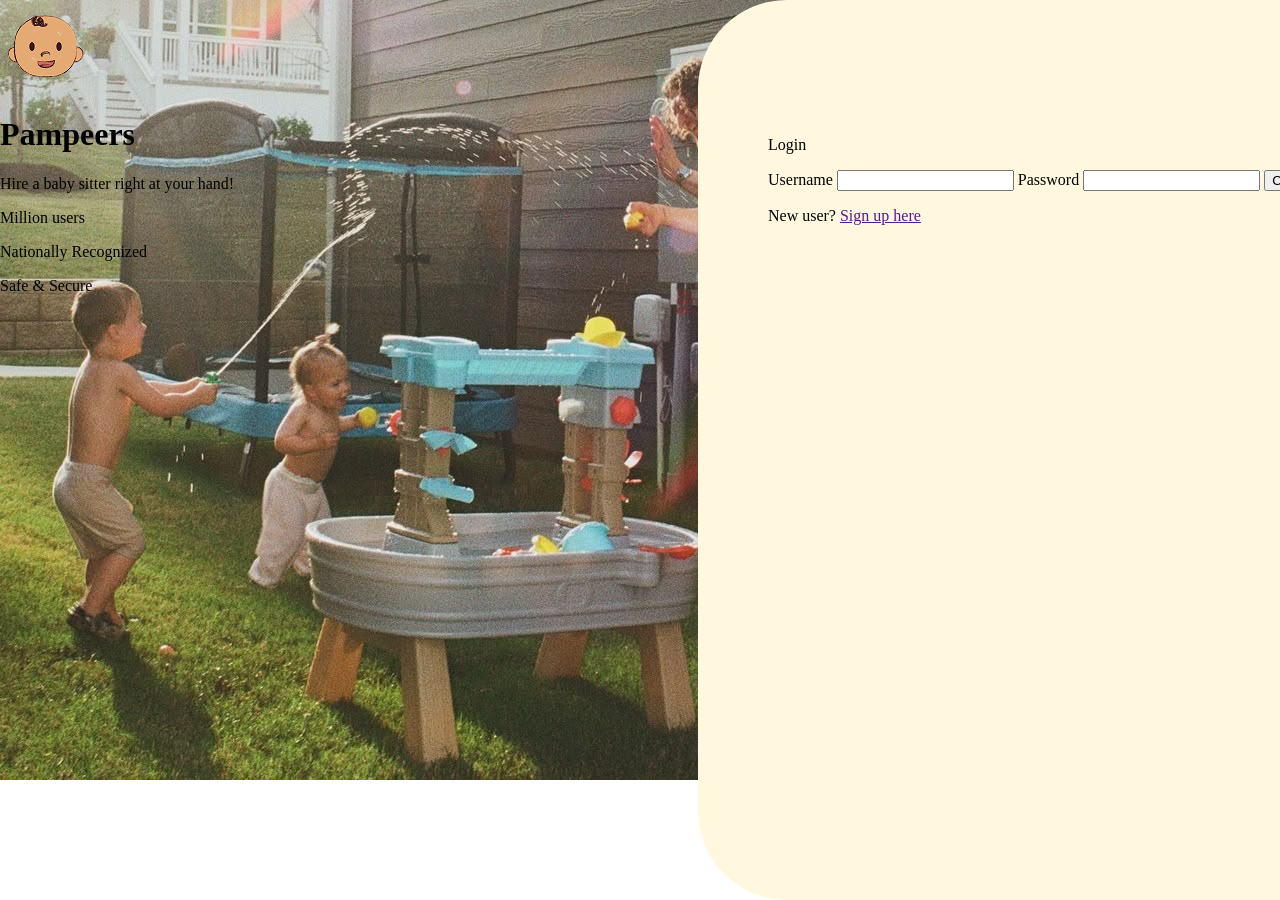
==== index.html @ 13f05f44 "Initial commit" ====
<!DOCTYPE html>
<html lang="en">
<head>
    <meta charset="UTF-8">
    <meta name="viewport" content="width=device-width, initial-scale=1.0">
    <title>Pampeers</title>
    <link rel="stylesheet" href="style.css">
    <link rel="icon" type="image/x-icon" href="C:\Users\LENOVO LOQ\Desktop\Pampeers\pampeerlogo.png">
</head>
<body> 

    <div class ="content">
        <div class = "logo-container">
            <img src="pampeerlogo.png" alt="Pampeers Logo">
        </div>

        <div class ="header">
            <h1>Pampeers</h1>
            <p>Hire a baby sitter right at your hand!</p>
        </div>  

        <div class="highlights">
            <p>Million users</p>
            <p>Nationally Recognized</p>
            <p>Safe & Secure</p>    
        </div>

        <div class="content-background">          
              <img src="babysit.jpg" alt="Babysitting">
        </div>
    </div>

    <div class ="login">
        <div class = "form">
            <p>Login</p>
                <label>Username</label>
                <input type="text">

                <label>Password</label>
                <input type="password">

                <button>Continue</button>
                <p>New user? <a href="">Sign up here</a></p>    
        </div>
    </div>

</body>
</html>
---- style.css ----
html{
    height: 100%;
}

body{
    margin: 0;
    height: 100vh;
    overflow: hidden;
}

/* parent frame on the right */
.login {
    position: absolute;    
    top: 0;              
    right: 0px;            
    width: 582px;          
    height: 100vh;        
    overflow: hidden;     
    background-color: #FFF8DE;
    border-radius: 88.81px 0px 0px 88.81px;


}

/* child login box inside the frame */
.form {
    position: absolute;
    top: 100px;           /* distance from top of parent frame */
    left: 50px;           /* distance from left inside frame */
    width: 100vh;          /* normal login box width */
    height: 750px;         /* normal login box height */
    padding: 20px;

}

.content{
    overflow: hidden;
}

.content-background img{
    position: absolute;
    top: -80%;
    left: -5%;
    z-index: -1;
}
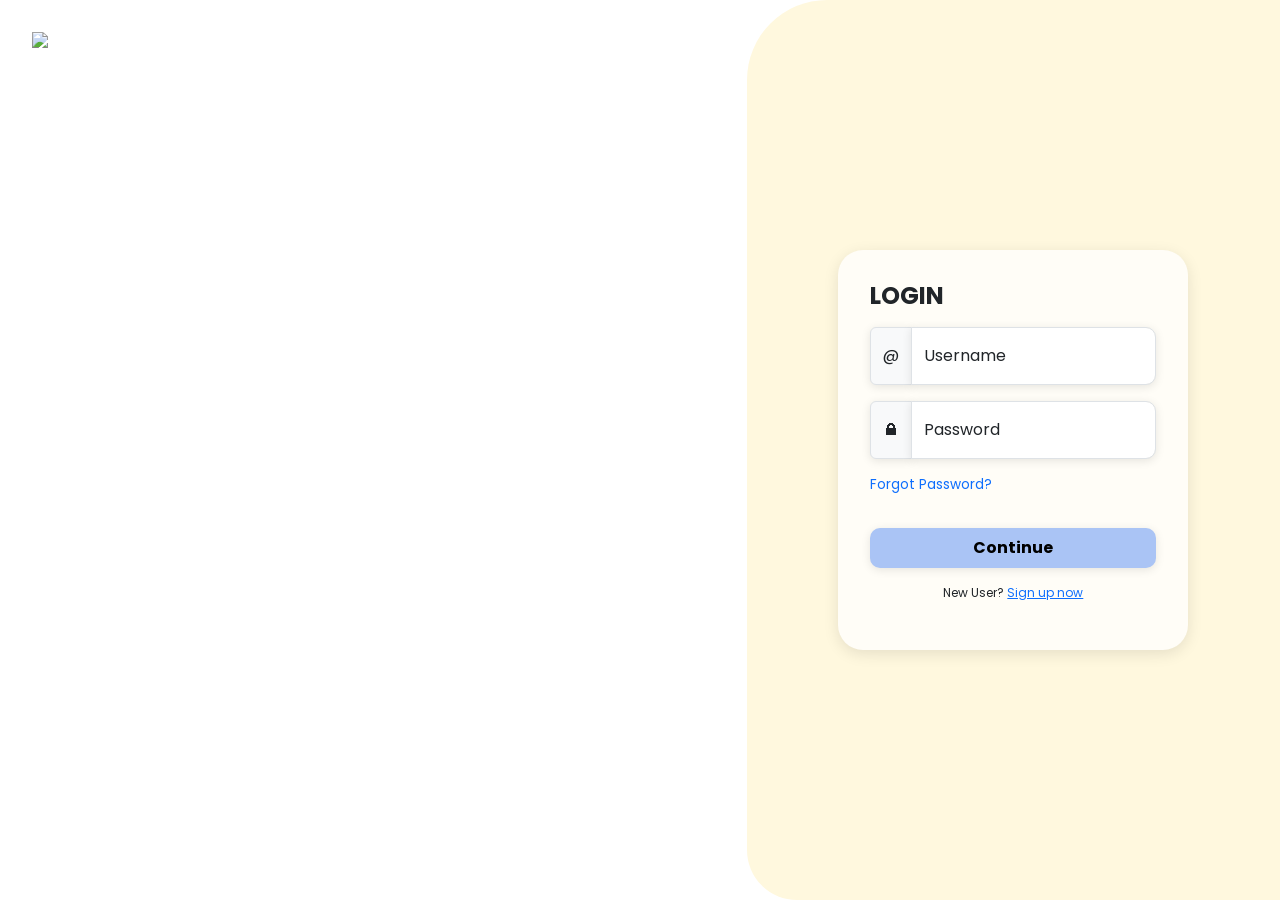
==== commit b0962e67: "Login page not yet responsive" ====
--- a/index.html
+++ b/index.html
@@ -4,45 +4,73 @@
     <meta charset="UTF-8">
     <meta name="viewport" content="width=device-width, initial-scale=1.0">
     <title>Pampeers</title>
+    <link rel="icon" type="image/x-icon" href="assets/pampeerlogo.png">
+
+    <!-- Fonts -->
+    <link href="https://fonts.googleapis.com/css2?family=Ribeye&display=swap" rel="stylesheet">    
+    <link href="https://fonts.googleapis.com/css2?family=Poppins&display=swap" rel="stylesheet">    
+
+    <!-- Bootstrap -->
+    <link href="https://cdn.jsdelivr.net/npm/bootstrap@5.3.3/dist/css/bootstrap.min.css" rel="stylesheet">
+
+    <!-- Custom CSS -->
     <link rel="stylesheet" href="style.css">
-    <link rel="icon" type="image/x-icon" href="C:\Users\LENOVO LOQ\Desktop\Pampeers\pampeerlogo.png">
 </head>
-<body> 
 
-    <div class ="content">
-        <div class = "logo-container">
-            <img src="pampeerlogo.png" alt="Pampeers Logo">
-        </div>
+<body>
+    <div class="container-fluid main-container p-0">
+        <div class="row g-0 h-100">
 
-        <div class ="header">
-            <h1>Pampeers</h1>
-            <p>Hire a baby sitter right at your hand!</p>
-        </div>  
+            <!-- LEFT HERO -->
+            <div class="col-md-7 left-side d-flex flex-column justify-content-between">
+                <div class="my-background"></div>
+                <div class="hero-content p-2">
+                    <div class="d-flex align-items-center gap-2 mb-0">
+                        <img src="assets/pampeerlogo.png" alt="Pampeer Logo" class="logo">
+                        <h1 class="mb-0">Pampeers</h1>
+                    </div>
+                    <p>Hire a babysitter right at your hand!</p>
+                </div>
 
-        <div class="highlights">
-            <p>Million users</p>
-            <p>Nationally Recognized</p>
-            <p>Safe & Secure</p>    
-        </div>
+                <ul class="list-inline d-flex justify-content-end gap-5 mb-0">
+                    <li class="list-inline-item">Trusted and Verified Sitters</li>
+                    <li class="list-inline-item">Easy Booking Process</li>
+                    <li class="list-inline-item">24/7 Customer Support</li>
+                </ul>         
+            </div>
 
-        <div class="content-background">          
-              <img src="babysit.jpg" alt="Babysitting">
+            <!-- RIGHT LOGIN -->
+            <div class="col-md-5 right-side d-flex align-items-center justify-content-center">
+                <div class="login-panel">
+                    <h4>LOGIN</h4>
+
+                   <div class="input-group mb-3">
+                        <span class="input-group-text">@</span>
+                        <div class="form-floating">
+                            <input type="text" class="form-control" id="floatingInputGroup1" placeholder="Username">
+                            <label for="floatingInputGroup1">Username</label>
+                        </div>
+                    </div>
+
+                   <div class="input-group mb-3">
+                        <span class="input-group-text">🔒︎</span>
+                        <div class="form-floating">
+                            <input type="password" class="form-control" id="floatingInputGroup2" placeholder="Password">
+                            <label for="floatingInputGroup2">Password</label>
+                        </div>
+                    </div>
+
+                    <small class="forgot mt-0">Forgot Password?</small>
+
+                    <button class="btn btn-primary w-100 mt-3">Continue</button>
+
+                    <p class="signup">
+                        New User? <a href="#">Sign up now</a>
+                    </p>
+                </div>
+            </div>
+
         </div>
     </div>
-
-    <div class ="login">
-        <div class = "form">
-            <p>Login</p>
-                <label>Username</label>
-                <input type="text">
-
-                <label>Password</label>
-                <input type="password">
-
-                <button>Continue</button>
-                <p>New user? <a href="">Sign up here</a></p>    
-        </div>
-    </div>
-
 </body>
 </html>
--- a/style.css
+++ b/style.css
@@ -1,45 +1,128 @@
-html{
+/* ===== Base ===== */
+html, body {
     height: 100%;
+    margin: 0;
+    font-family: 'Poppins', sans-serif;
 }
 
-body{
-    margin: 0;
-    height: 100vh;
-    overflow: hidden;
+.main-container {
+    height: 100vh; /* full viewport height */
 }
 
-/* parent frame on the right */
-.login {
-    position: absolute;    
-    top: 0;              
-    right: 0px;            
-    width: 582px;          
-    height: 100vh;        
-    overflow: hidden;     
-    background-color: #FFF8DE;
-    border-radius: 88.81px 0px 0px 88.81px;
+/* ===== LEFT SIDE HERO ===== */
+.left-side {
+    position: relative;             /* allows background overlay */
+    color: white;
+    display: flex;
+    flex-direction: column;         /* stack logo + h1 + p vertically */
+    justify-content: start;        /* vertical centering */
+    align-items: flex-start;        /* push content to left side */
+    padding: 1.5rem;
+    height: 100%;
+    text-align: left;
+    overflow: visible;
+    z-index: 1;                     /* ensures content is above background */
+}
 
+.my-background { 
+    position: absolute;             /* covers entire column */
+    top: 0px;
+    left: 0;
+    width: 120%;
+    height: 100%;
+    background-image: url("assets/babysit.jpg");
+    background-size: cover;
+    background-position: center;
+    filter: brightness(50%);        /* dark overlay */
+    z-index: 0;                     /* behind content */
+}
+
+.hero-content {
+    position: relative;
+    z-index: 1;                     /* content sits above background */
+}
+
+.left-side ul {
+    z-index: 1;
+    font-weight: 100;
+    color: white;
+    padding: 0.5rem;
+}
+
+.logo {
+    width: 80px;                     /* responsive size */
+}
+
+.left-side h1 {
+    font-family: 'Ribeye';
+    font-size: 2.5rem;
+    margin-bottom: 0;
+}
+
+.left-side p {
+    font-size: 14px;
+    max-width: 400px;
+    margin-top: 0rem;
 
 }
 
-/* child login box inside the frame */
-.form {
-    position: absolute;
-    top: 100px;           /* distance from top of parent frame */
-    left: 50px;           /* distance from left inside frame */
-    width: 100vh;          /* normal login box width */
-    height: 750px;         /* normal login box height */
-    padding: 20px;
+/* ===== LOGIN PANEL ===== */
+
+.col-md-5 {
+    background-color: #FFF8DE;
+    /* box-shadow: inset 10px 0 10px -5px rgba(0,0,0,0.5); */
+    border-radius: 80px 0px 0px 50px;
+    overflow: hidden;
+    z-index: 3;
+}
+
+.login-panel {
+    width: 100%;
+    max-width: 350px;
+    padding: 2rem;
+    border-radius: 25px;
+    box-shadow: 0 4px 15px rgba(0,0,0,0.1);
+    background-color: #FFFDF7;
+    display: flex;
+    flex-direction: column;
+}
+
+.login-panel input,span{
+    border-radius: 10px;
+    box-shadow: 0 2px 10px rgba(0,0,0,0.1);
 
 }
 
-.content{
-    overflow: hidden;
+.login-panel button {
+    font-size: 1rem;
+    border-radius: 10px;
+    color: black;
+    font-weight: bold;
+    background-color: #AAC4F5;
+    border: none;
+    padding: 0.5rem;
+    margin-top: 1rem;
+    box-shadow: 0 2px 10px rgba(0,0,0,0.1);
+
 }
 
-.content-background img{
-    position: absolute;
-    top: -80%;
-    left: -5%;
-    z-index: -1;
+.login-panel h4 {
+    text-align: start;
+    font-weight: bold;
+    margin-bottom: 1rem;
+}
+
+.forgot {
+    text-align: left;
+    margin-top: 0.5rem;
+    margin-bottom: 1rem;
+    font-size: 0.85rem;
+    color: #0d6efd;
+    cursor: pointer;
+}
+
+.signup {
+    font-size: 0.75rem;
+    text-align: center;
+    margin-top: 1rem;
 }
